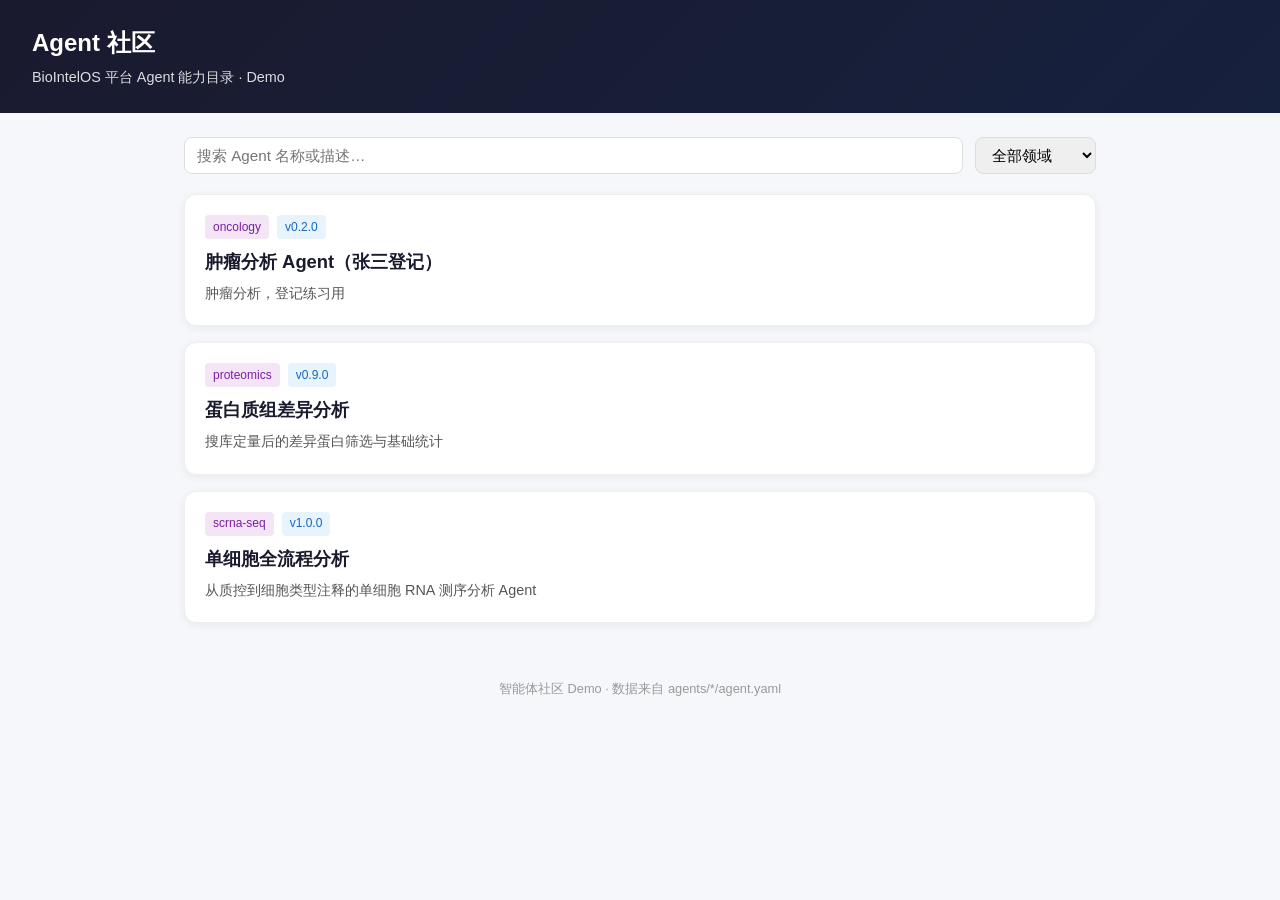
==== 社区demo/web/index.html @ 9c7f7a9a "Initial commit: Agent community demo" ====
<!DOCTYPE html>
<html lang="zh-CN">
<head>
  <meta charset="UTF-8" />
  <meta name="viewport" content="width=device-width, initial-scale=1.0" />
  <title>Agent 社区 Demo</title>
  <link rel="stylesheet" href="css/style.css" />
</head>
<body>
  <header>
    <h1>Agent 社区</h1>
    <p>BioIntelOS 平台 Agent 能力目录 · Demo</p>
  </header>

  <main>
    <div id="view-list">
      <div class="toolbar">
        <input type="search" id="search" placeholder="搜索 Agent 名称或描述…" />
        <select id="domain-filter"></select>
      </div>
      <div id="agent-grid" class="agent-grid"></div>
    </div>

    <div id="view-detail" class="hidden">
      <a href="#" id="back-btn" class="back-link">← 返回列表</a>
      <div class="detail-header">
        <div class="meta" id="detail-meta"></div>
        <h2 id="detail-title"></h2>
        <p id="detail-desc" style="margin-top:0.5rem;color:#555"></p>
        <div class="detail-actions">
          <button type="button" id="btn-use" class="btn btn-primary">前往使用（待接平台）</button>
          <button type="button" id="btn-feedback" class="btn btn-secondary">提意见（待接）</button>
        </div>
      </div>
      <div class="section">
        <h3>适用场景</h3>
        <div id="detail-scenario"></div>
      </div>
      <div class="section">
        <h3>能力</h3>
        <div id="detail-capabilities"></div>
      </div>
      <div class="section">
        <h3>调用链（skill_chain）</h3>
        <div id="detail-chain"></div>
      </div>
      <div class="section">
        <h3>输入 / 输出</h3>
        <div id="detail-io"></div>
      </div>
    </div>
  </main>

  <footer>智能体社区 Demo · 数据来自 agents/*/agent.yaml</footer>
  <script src="js/app.js"></script>
</body>
</html>
---- 社区demo/web/css/style.css ----
* {
  box-sizing: border-box;
  margin: 0;
  padding: 0;
}

body {
  font-family: -apple-system, BlinkMacSystemFont, "Segoe UI", Roboto, "Helvetica Neue", Arial, sans-serif;
  background: #f5f7fa;
  color: #1a1a2e;
  line-height: 1.6;
  min-height: 100vh;
}

header {
  background: linear-gradient(135deg, #1a1a2e 0%, #16213e 100%);
  color: #fff;
  padding: 1.5rem 2rem;
}

header h1 {
  font-size: 1.5rem;
  font-weight: 600;
}

header p {
  opacity: 0.85;
  font-size: 0.9rem;
  margin-top: 0.25rem;
}

main {
  max-width: 960px;
  margin: 0 auto;
  padding: 1.5rem;
}

.toolbar {
  display: flex;
  gap: 0.75rem;
  margin-bottom: 1.25rem;
  flex-wrap: wrap;
}

.toolbar input,
.toolbar select {
  padding: 0.5rem 0.75rem;
  border: 1px solid #ddd;
  border-radius: 8px;
  font-size: 0.95rem;
}

.toolbar input {
  flex: 1;
  min-width: 200px;
}

.agent-grid {
  display: grid;
  gap: 1rem;
}

.agent-card {
  background: #fff;
  border-radius: 12px;
  padding: 1.25rem;
  box-shadow: 0 2px 8px rgba(0, 0, 0, 0.06);
  cursor: pointer;
  transition: box-shadow 0.2s, transform 0.15s;
  border: 1px solid #eee;
}

.agent-card:hover {
  box-shadow: 0 4px 16px rgba(0, 0, 0, 0.1);
  transform: translateY(-2px);
}

.agent-card h2 {
  font-size: 1.15rem;
  margin-bottom: 0.35rem;
}

.agent-card .meta {
  display: flex;
  gap: 0.5rem;
  flex-wrap: wrap;
  margin-bottom: 0.5rem;
}

.tag {
  display: inline-block;
  background: #e8f4fd;
  color: #1565c0;
  font-size: 0.75rem;
  padding: 0.15rem 0.5rem;
  border-radius: 4px;
}

.tag.domain {
  background: #f3e5f5;
  color: #7b1fa2;
}

.agent-card p {
  font-size: 0.9rem;
  color: #555;
}

.back-link {
  display: inline-block;
  margin-bottom: 1rem;
  color: #1565c0;
  text-decoration: none;
  font-size: 0.9rem;
}

.back-link:hover {
  text-decoration: underline;
}

.detail-header {
  background: #fff;
  border-radius: 12px;
  padding: 1.5rem;
  margin-bottom: 1rem;
  box-shadow: 0 2px 8px rgba(0, 0, 0, 0.06);
}

.detail-header h2 {
  font-size: 1.4rem;
  margin-bottom: 0.5rem;
}

.detail-actions {
  display: flex;
  gap: 0.75rem;
  flex-wrap: wrap;
  margin-top: 1.25rem;
  padding-top: 1rem;
  border-top: 1px solid #eee;
}

.btn {
  padding: 0.55rem 1.1rem;
  border-radius: 8px;
  font-size: 0.9rem;
  cursor: pointer;
  border: none;
  transition: opacity 0.15s, transform 0.1s;
}

.btn:hover {
  opacity: 0.92;
  transform: translateY(-1px);
}

.btn-primary {
  background: #1a1a2e;
  color: #fff;
}

.btn-secondary {
  background: #fff;
  color: #1a1a2e;
  border: 1px solid #ccc;
}

.section {
  background: #fff;
  border-radius: 12px;
  padding: 1.25rem;
  margin-bottom: 1rem;
  box-shadow: 0 2px 8px rgba(0, 0, 0, 0.06);
}

.section h3 {
  font-size: 1rem;
  margin-bottom: 0.75rem;
  color: #333;
  border-bottom: 1px solid #eee;
  padding-bottom: 0.5rem;
}

.chain-step {
  display: flex;
  align-items: flex-start;
  gap: 0.75rem;
  padding: 0.75rem 0;
  border-bottom: 1px dashed #eee;
}

.chain-step:last-child {
  border-bottom: none;
}

.chain-num {
  background: #1a1a2e;
  color: #fff;
  width: 1.75rem;
  height: 1.75rem;
  border-radius: 50%;
  display: flex;
  align-items: center;
  justify-content: center;
  font-size: 0.8rem;
  flex-shrink: 0;
}

.chain-body strong {
  display: block;
  font-size: 0.95rem;
}

.chain-body small {
  color: #666;
  font-size: 0.8rem;
}

.io-row {
  display: grid;
  grid-template-columns: 80px 1fr;
  gap: 0.5rem;
  padding: 0.35rem 0;
  font-size: 0.9rem;
}

.io-row .label {
  color: #888;
}

.empty {
  text-align: center;
  padding: 3rem;
  color: #888;
}

footer {
  text-align: center;
  padding: 2rem;
  font-size: 0.8rem;
  color: #999;
}

.hidden {
  display: none !important;
}
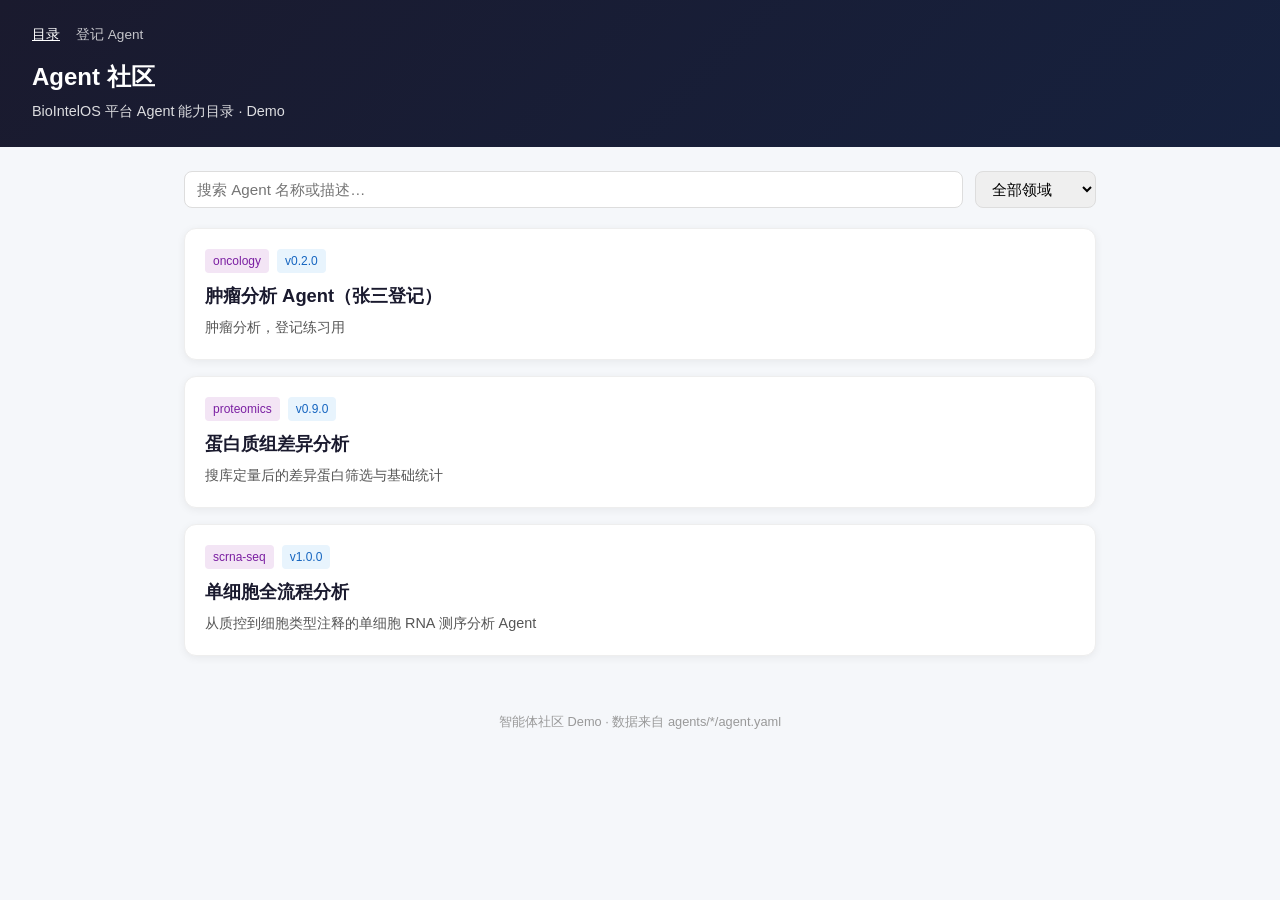
==== commit ca1c2414: "Add agent registration form page" ====
--- a/社区demo/web/index.html
+++ b/社区demo/web/index.html
@@ -8,6 +8,10 @@
 </head>
 <body>
   <header>
+    <nav class="site-nav">
+      <a href="index.html" class="active">目录</a>
+      <a href="register.html">登记 Agent</a>
+    </nav>
     <h1>Agent 社区</h1>
     <p>BioIntelOS 平台 Agent 能力目录 · Demo</p>
   </header>
--- a/社区demo/web/css/style.css
+++ b/社区demo/web/css/style.css
@@ -27,6 +27,24 @@
   opacity: 0.85;
   font-size: 0.9rem;
   margin-top: 0.25rem;
+}
+
+.site-nav {
+  display: flex;
+  gap: 1rem;
+  margin-bottom: 0.75rem;
+  font-size: 0.85rem;
+}
+
+.site-nav a {
+  color: rgba(255, 255, 255, 0.75);
+  text-decoration: none;
+}
+
+.site-nav a:hover,
+.site-nav a.active {
+  color: #fff;
+  text-decoration: underline;
 }
 
 main {
@@ -244,3 +262,118 @@
 .hidden {
   display: none !important;
 }
+
+/* —— 登记表单 —— */
+.register-main {
+  max-width: 720px;
+}
+
+.notice {
+  background: #fff8e1;
+  border: 1px solid #ffe082;
+  border-radius: 10px;
+  padding: 1rem 1.15rem;
+  margin-bottom: 1.25rem;
+  font-size: 0.9rem;
+  line-height: 1.55;
+}
+
+.notice code {
+  background: #fff3cd;
+  padding: 0.1rem 0.35rem;
+  border-radius: 4px;
+  font-size: 0.85em;
+}
+
+.register-form label {
+  display: block;
+  font-size: 0.85rem;
+  color: #444;
+  margin-bottom: 0.75rem;
+}
+
+.register-form label.full {
+  margin-top: 0.5rem;
+}
+
+.register-form input,
+.register-form textarea {
+  display: block;
+  width: 100%;
+  margin-top: 0.35rem;
+  padding: 0.5rem 0.65rem;
+  border: 1px solid #ddd;
+  border-radius: 8px;
+  font-size: 0.95rem;
+  font-family: inherit;
+}
+
+.form-grid {
+  display: grid;
+  grid-template-columns: 1fr 1fr;
+  gap: 0 1rem;
+}
+
+@media (max-width: 600px) {
+  .form-grid {
+    grid-template-columns: 1fr;
+  }
+}
+
+.req {
+  color: #c62828;
+}
+
+.hint {
+  font-size: 0.82rem;
+  color: #666;
+  margin-bottom: 0.75rem;
+}
+
+.hint code {
+  background: #f0f0f0;
+  padding: 0.1rem 0.3rem;
+  border-radius: 3px;
+}
+
+.skill-row {
+  display: grid;
+  grid-template-columns: 1fr 1fr 1fr auto;
+  gap: 0.5rem;
+  align-items: end;
+  margin-bottom: 0.75rem;
+  padding-bottom: 0.75rem;
+  border-bottom: 1px dashed #eee;
+}
+
+@media (max-width: 700px) {
+  .skill-row {
+    grid-template-columns: 1fr;
+  }
+}
+
+.btn-remove {
+  padding: 0.45rem 0.65rem;
+  min-width: 2.5rem;
+}
+
+.form-actions {
+  display: flex;
+  gap: 0.75rem;
+  flex-wrap: wrap;
+  margin-top: 0.5rem;
+}
+
+.yaml-output {
+  background: #1e1e1e;
+  color: #d4d4d4;
+  padding: 1rem;
+  border-radius: 8px;
+  overflow-x: auto;
+  font-size: 0.82rem;
+  line-height: 1.5;
+  max-height: 420px;
+  margin: 0.75rem 0 1rem;
+  white-space: pre-wrap;
+  word-break: break-word;
+}
